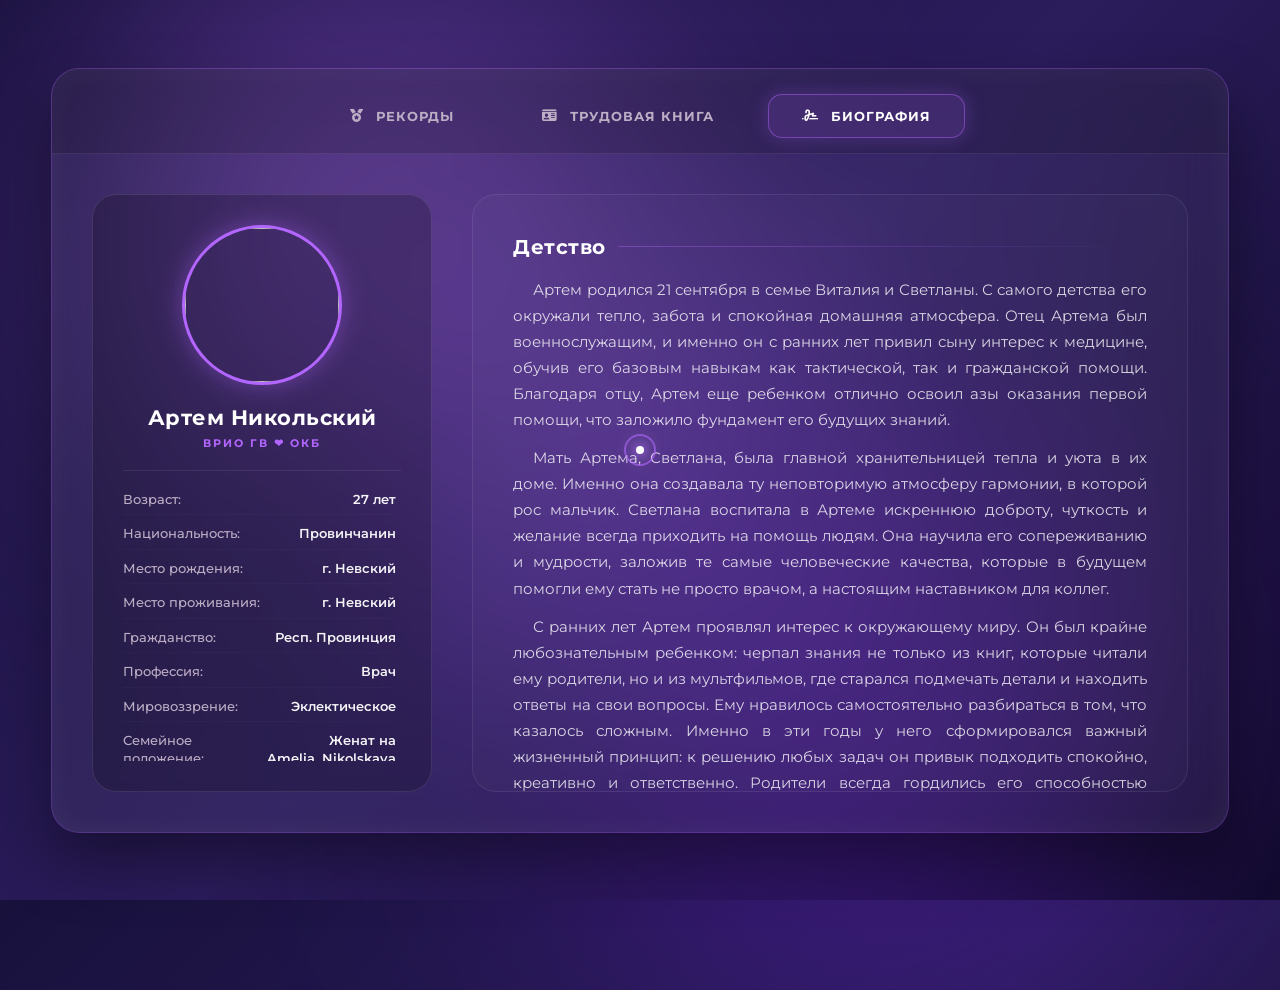
==== Artem_Nikolskiy - Info.html @ c035ffe7 "Update Artem_Nikolskiy - Info.html" ====
<!DOCTYPE html>
<html lang="ru">
<head>
    <meta charset="UTF-8">
    <meta name="viewport" content="width=device-width, initial-scale=1.0">
    <title>Artem_Nikolskiy</title>
    <link rel="icon" href="https://lh3.googleusercontent.com/rd-d/[base64]w1920-h965?auditContext=prefetch" type="image/x-icon">
    
    <link rel="stylesheet" href="https://cdnjs.cloudflare.com/ajax/libs/font-awesome/6.4.0/css/all.min.css">
    <link href="https://fonts.googleapis.com/css2?family=Montserrat:wght@300;400;500;600;700&display=swap" rel="stylesheet">
    
    <style>
        :root {
            
            --bg-gradient: linear-gradient(135deg, #18113c 0%, #2b1c5c 50%, #0f0a28 100%);
            --panel-bg: rgba(255, 255, 255, 0.05);
            --card-bg: rgba(255, 255, 255, 0.08);
            --panel-border: rgba(180, 100, 255, 0.25);
            --accent-primary: #b366ff;
            --accent-secondary: #8c30e8;
            --text-main: #ffffff;
            --text-muted: #bdaec6;
            --blur-strength: 24px;
        }

        * {
            margin: 0;
            padding: 0;
            box-sizing: border-box;
            font-family: 'Montserrat', sans-serif;
            -webkit-font-smoothing: antialiased;
            
            cursor: none !important;
            user-select: none; 
        }

        body {
            background: var(--bg-gradient);
            color: var(--text-main);
            min-height: 100vh;
            display: flex;
            justify-content: center;
            align-items: center;
            position: relative;
            overflow: hidden; 
        }

        
        *::-webkit-scrollbar {
            width: 0px !important;
            height: 0px !important;
            display: none !important;
        }
        * {
            scrollbar-width: none !important; 
            -ms-overflow-style: none !important; 
        }

        
        .bg-blur-sphere {
            position: absolute;
            border-radius: 50%;
            filter: blur(140px);
            z-index: 0;
            pointer-events: none;
            opacity: 0.45;
            animation: pulse 12s infinite alternate ease-in-out;
        }

        .sphere-1 { width: 500px; height: 500px; background: var(--accent-primary); top: -5%; left: 10%; }
        .sphere-2 { width: 600px; height: 600px; background: #621bc2; bottom: -10%; right: 10%; animation-delay: -6s; }

        
        .interactive-glow {
            position: fixed;
            width: 700px;
            height: 700px;
            background: radial-gradient(circle, rgba(179, 102, 255, 0.12) 0%, rgba(98, 27, 194, 0) 70%);
            border-radius: 50%;
            pointer-events: none;
            z-index: 0;
            transform: translate(-50%, -50%);
            will-change: transform;
        }

        @keyframes pulse {
            0% { transform: scale(1) translate(0, 0); }
            100% { transform: scale(1.15) translate(30px, 40px); }
        }

        
        .custom-cursor-dot {
            width: 8px;
            height: 8px;
            background-color: #ffffff;
            border-radius: 50%;
            position: fixed;
            pointer-events: none;
            z-index: 10000;
            transform: translate(-50%, -50%);
            box-shadow: 0 0 10px var(--accent-primary), 0 0 20px #ffffff;
            transition: width 0.2s, height 0.2s, background-color 0.2s, transform 0.2s;
        }

        
        .custom-cursor-ring {
            width: 32px;
            height: 32px;
            border: 2px solid rgba(179, 102, 255, 0.6);
            border-radius: 50%;
            position: fixed;
            pointer-events: none;
            z-index: 9999;
            transform: translate(-50%, -50%);
            transition: width 0.3s cubic-bezier(0.1, 0.8, 0.3, 1), 
                        height 0.3s cubic-bezier(0.1, 0.8, 0.3, 1), 
                        border-color 0.3s, background-color 0.3s;
        }

        
        .custom-cursor-dot.hovered {
            width: 4px;
            height: 4px;
            background-color: var(--accent-primary);
        }

        .custom-cursor-ring.hovered {
            width: 48px;
            height: 48px;
            border-color: #ffffff;
            background-color: rgba(179, 102, 255, 0.15);
        }

        
        .custom-cursor-dot.grabbing {
            transform: translate(-50%, -50%) scale(0.7);
            background-color: var(--accent-primary);
        }

        .custom-cursor-ring.grabbing {
            width: 20px;
            height: 20px;
            border-color: #ffffff;
            background-color: rgba(179, 102, 255, 0.3);
        }

        
        .main-container {
            position: relative;
            z-index: 1;
            width: 92%;
            max-width: 1240px;
            height: 85vh;
            max-height: 850px;
            min-height: 650px;
            background: var(--panel-bg);
            backdrop-filter: blur(var(--blur-strength));
            -webkit-backdrop-filter: blur(var(--blur-strength));
            border: 1px solid var(--panel-border);
            border-radius: 28px;
            box-shadow: 0 30px 60px rgba(0, 0, 0, 0.4), inset 0 0 30px rgba(255, 255, 255, 0.05);
            display: flex;
            flex-direction: column;
            overflow: hidden;
            animation: fadeInContainer 0.8s cubic-bezier(0.16, 1, 0.3, 1);
        }

        @keyframes fadeInContainer {
            from { opacity: 0; transform: scale(0.97) translateY(20px); }
            to { opacity: 1; transform: scale(1) translateY(0); }
        }

        
        .nav-tabs {
            display: flex;
            justify-content: center;
            gap: 20px;
            padding: 25px 20px 15px;
            border-bottom: 1px solid rgba(255, 255, 255, 0.08);
            background: rgba(0, 0, 0, 0.15);
        }

        .tab-btn {
            background: transparent;
            border: none;
            color: var(--text-muted);
            padding: 14px 34px;
            font-size: 13px;
            font-weight: 700;
            letter-spacing: 1px;
            text-transform: uppercase;
            border-radius: 14px;
            transition: all 0.3s cubic-bezier(0.4, 0, 0.2, 1);
            display: flex;
            align-items: center;
            gap: 12px;
        }

        .tab-btn:hover {
            color: var(--text-main);
            background: rgba(255, 255, 255, 0.04);
        }

        .tab-btn.active {
            color: var(--text-main);
            background: rgba(179, 102, 255, 0.15);
            box-shadow: 0 0 20px rgba(179, 102, 255, 0.25), inset 0 0 0 1px rgba(179, 102, 255, 0.45);
        }

        
        .content-section {
            flex: 1;
            padding: 40px;
            display: none;
            height: calc(100% - 90px);
            overflow: hidden; 
        }

        .content-section.active {
            display: block;
            animation: tabFade 0.4s ease-out forwards;
        }

        @keyframes tabFade {
            from { opacity: 0; transform: translateY(10px); }
            to { opacity: 1; transform: translateY(0); }
        }

        
        #records {
            overflow-y: auto; 
        }

        .records-grid {
            display: grid;
            grid-template-columns: repeat(auto-fill, minmax(320px, 1fr));
            gap: 30px;
        }

        .record-card {
            background: var(--card-bg);
            border: 1px solid rgba(255, 255, 255, 0.08);
            border-radius: 20px;
            overflow: hidden;
            display: block;
            text-decoration: none;
            color: inherit;
            transition: all 0.4s cubic-bezier(0.4, 0, 0.2, 1);
        }

        .record-card:hover {
            transform: translateY(-5px);
            border-color: var(--accent-primary);
            box-shadow: 0 15px 30px rgba(179, 102, 255, 0.15);
        }

        .record-img {
            width: 100%;
            height: 190px;
            object-fit: cover;
            border-bottom: 1px solid rgba(255, 255, 255, 0.08);
            pointer-events: none; 
        }

        .record-info {
            padding: 25px;
        }

        .record-tag {
            display: inline-flex;
            align-items: center;
            gap: 6px;
            background: rgba(179, 102, 255, 0.2);
            color: #ffd8a8;
            font-size: 11px;
            font-weight: 700;
            padding: 5px 12px;
            border-radius: 30px;
            margin-bottom: 14px;
            text-transform: uppercase;
            letter-spacing: 0.5px;
        }

        .record-title {
            font-size: 19px;
            font-weight: 700;
            margin-bottom: 10px;
            letter-spacing: 0.5px;
        }

        .record-desc {
            font-size: 13.5px;
            color: var(--text-muted);
            line-height: 1.6;
        }

        
        #employment {
            overflow-y: auto; 
        }

        .timeline {
            position: relative;
            max-width: 900px;
            margin: 0 auto;
            padding-left: 40px;
        }

        .timeline::before {
            content: '';
            position: absolute;
            left: 7px;
            top: 5px;
            bottom: 5px;
            width: 2px;
            background: linear-gradient(to bottom, var(--accent-primary) 0%, rgba(179, 102, 255, 0.1) 100%);
        }

        .timeline-item {
            position: relative;
            margin-bottom: 30px;
        }

        .timeline-dot {
            position: absolute;
            left: -40px;
            top: 8px;
            width: 16px;
            height: 16px;
            border-radius: 50%;
            background: #18113c;
            border: 3px solid var(--accent-primary);
            box-shadow: 0 0 12px var(--accent-primary);
        }

        
        .timeline-card {
            background: var(--card-bg);
            border: 1px solid rgba(255, 255, 255, 0.08);
            padding: 24px 30px;
            border-radius: 20px;
            display: flex;
            flex-direction: column; 
            transition: all 0.3s cubic-bezier(0.25, 0.8, 0.25, 1);
        }

        .timeline-card:hover {
            border-color: rgba(179, 102, 255, 0.4);
            background: rgba(255, 255, 255, 0.12);
            box-shadow: 0 10px 20px rgba(0, 0, 0, 0.2);
        }

        
        .timeline-main-info {
            display: flex;
            justify-content: space-between;
            align-items: center;
            width: 100%;
        }

        .job-fraction {
            font-size: 18px;
            font-weight: 700;
            letter-spacing: 0.5px;
            display: flex;
            align-items: center;
            gap: 12px;
        }

        .job-fraction i {
            color: var(--accent-primary);
            font-size: 16px;
        }

        .job-rank {
            font-size: 14px;
            color: var(--text-muted);
            margin-top: 6px;
            font-weight: 500;
        }

        .job-date {
            font-size: 13px;
            font-weight: 600;
            background: rgba(179, 102, 255, 0.15);
            padding: 8px 16px;
            border-radius: 10px;
            border: 1px solid rgba(179, 102, 255, 0.3);
            color: #e5dbff;
            letter-spacing: 0.5px;
        }

        
        .promo-details-panel {
            max-height: 0;
            overflow: hidden;
            opacity: 0;
            transition: max-height 0.28s cubic-bezier(0.25, 1, 0.5, 1), 
                        opacity 0.28s cubic-bezier(0.25, 1, 0.5, 1), 
                        margin-top 0.28s cubic-bezier(0.25, 1, 0.5, 1);
            width: 100%;
        }

        .timeline-card.expanded .promo-details-panel {
            max-height: 500px; 
            opacity: 1;
            margin-top: 20px;
            border-top: 1px solid rgba(255, 255, 255, 0.08);
            padding-top: 18px;
        }

        
        .promotion-list {
            display: flex;
            flex-direction: column;
            gap: 14px;
            padding-left: 10px;
        }

        .promotion-item {
            display: flex;
            justify-content: space-between;
            align-items: center;
            padding-left: 15px;
            border-left: 2px solid var(--accent-primary);
            position: relative;
        }

        .promotion-item::before {
            content: '';
            position: absolute;
            left: -5px;
            top: 50%;
            transform: translateY(-50%);
            width: 8px;
            height: 8px;
            border-radius: 50%;
            background: var(--accent-primary);
            box-shadow: 0 0 8px var(--accent-primary);
        }

        .promo-rank {
            font-size: 13.5px;
            font-weight: 600;
            color: #ffffff;
            display: flex;
            align-items: center;
            gap: 8px;
        }

        .promo-rank i {
            font-size: 11px;
            color: #ffd8a8;
        }

        .promo-date {
            font-size: 12px;
            color: var(--text-muted);
            font-weight: 600;
            background: rgba(255, 255, 255, 0.04);
            padding: 4px 10px;
            border-radius: 6px;
            border: 1px solid rgba(255, 255, 255, 0.05);
        }

        
        #biography {
            overflow: hidden; 
            height: 100%;
        }

        .bio-container {
            display: grid;
            grid-template-columns: 340px 1fr;
            gap: 40px;
            height: 100%;
            align-items: stretch;
        }

        .bio-profile-card {
            background: rgba(0, 0, 0, 0.2);
            border: 1px solid rgba(255, 255, 255, 0.1);
            border-radius: 24px;
            padding: 30px;
            text-align: center;
            height: 100%;
            display: flex;
            flex-direction: column;
            overflow: hidden; 
        }

        .bio-avatar-wrapper {
            position: relative;
            width: 160px;
            height: 160px;
            margin: 0 auto 20px;
            flex-shrink: 0;
        }

        .bio-avatar {
            width: 100%;
            height: 100%;
            border-radius: 50%;
            object-fit: cover;
            border: 3px solid var(--accent-primary);
            box-shadow: 0 0 25px rgba(179, 102, 255, 0.4);
            pointer-events: none;
        }

        .bio-name {
            font-size: 21px;
            font-weight: 700;
            margin-bottom: 6px;
            letter-spacing: 0.5px;
            flex-shrink: 0;
        }

        .bio-status {
            font-size: 11px;
            color: var(--accent-primary);
            text-transform: uppercase;
            letter-spacing: 2px;
            font-weight: 700;
            margin-bottom: 20px;
            flex-shrink: 0;
        }

        .bio-meta-list {
            text-align: left;
            display: flex;
            flex-direction: column;
            gap: 10px;
            border-top: 1px solid rgba(255, 255, 255, 0.08);
            padding-top: 20px;
            overflow-y: auto; 
            padding-right: 5px;
        }

        .bio-meta-item {
            font-size: 12.5px;
            display: flex;
            justify-content: space-between;
            line-height: 1.4;
            border-bottom: 1px solid rgba(255, 255, 255, 0.02);
            padding-bottom: 6px;
        }

        .bio-meta-label {
            color: var(--text-muted);
            font-weight: 500;
        }

        .bio-meta-value {
            font-weight: 600;
            color: rgba(255, 255, 255, 0.95);
            text-align: right;
            padding-left: 10px;
        }

        
        .bio-text-panel {
            background: rgba(255, 255, 255, 0.02);
            border: 1px solid rgba(255, 255, 255, 0.08);
            border-radius: 24px;
            padding: 40px;
            height: 100%;
            overflow-y: auto; 
            scroll-behavior: smooth;
        }

        .bio-section-block {
            margin-bottom: 35px;
        }

        .bio-section-block:last-child {
            margin-bottom: 0;
        }

        .bio-text-panel h3 {
            color: var(--text-main);
            margin-bottom: 18px;
            font-size: 20px;
            font-weight: 700;
            letter-spacing: 0.5px;
            display: flex;
            align-items: center;
            gap: 12px;
        }

        .bio-text-panel h3::after {
            content: '';
            flex: 1;
            height: 1px;
            background: linear-gradient(to right, rgba(179, 102, 255, 0.4), transparent);
        }

        .bio-text-panel p {
            font-size: 14.5px;
            color: rgba(255, 255, 255, 0.8);
            line-height: 1.8;
            text-align: justify;
            text-indent: 20px;
            margin-bottom: 12px;
        }

        .bio-text-panel p:last-child {
            margin-bottom: 0;
        }

        
        @media (max-width: 992px) {
            .main-container {
                height: 90vh;
                max-height: none;
                min-height: auto;
            }
            .content-section {
                height: auto;
                overflow: visible !important;
            }
            #biography {
                overflow: visible !important;
            }
            .bio-container {
                grid-template-columns: 1fr;
                height: auto;
                gap: 30px;
            }
            .bio-profile-card {
                height: auto;
            }
            .bio-text-panel {
                height: auto;
                max-height: 450px; 
            }
            
            .custom-cursor-dot, .custom-cursor-ring {
                display: none !important;
            }
            * {
                cursor: auto !important;
            }
        }

        @media (max-width: 600px) {
            .nav-tabs {
                gap: 8px;
                padding: 15px 10px 10px;
            }
            .tab-btn {
                padding: 10px 14px;
                font-size: 11px;
            }
            .timeline-card {
                flex-direction: column;
                align-items: flex-start;
                gap: 15px;
            }
            .content-section {
                padding: 20px;
            }
        }
    </style>
</head>
<body>

    
    <div class="bg-blur-sphere sphere-1"></div>
    <div class="bg-blur-sphere sphere-2"></div>
    
    <div class="interactive-glow" id="interactive-bg-glow"></div>

    
    <div class="custom-cursor-dot" id="custom-cursor-dot"></div>
    <div class="custom-cursor-ring" id="custom-cursor-ring"></div>

    <div class="main-container">
        
       
        <nav class="nav-tabs">
            <button class="tab-btn" onclick="openTab(event, 'records')">
                <i class="fa-solid fa-medal"></i> Рекорды
            </button>
            <button class="tab-btn" onclick="openTab(event, 'employment')">
                <i class="fa-solid fa-id-card"></i> Трудовая книга
            </button>
            <button class="tab-btn active" onclick="openTab(event, 'biography')">
                <i class="fa-solid fa-signature"></i> Биография
            </button>
        </nav>

        
        <div id="records" class="content-section">
            <div class="records-grid">
                
                <!-- Карточка 1 -->
                <a href="https://forum.gtaprovince.ru/topic/587928-province-rp-3-registraciya-rekordov/?do=findComment&comment=7224951" target="_blank" class="record-card">
                    <img src="https://lh3.googleusercontent.com/rd-d/[base64]w1920-h965?auditContext=prefetch" alt="Record" class="record-img">
                    <div class="record-info">
                        <span class="record-tag"><i class="fa-solid fa-heart-pulse"></i> Медицина</span>
                        <h3 class="record-title">ЛЦТР (Лекций и Тренировок)</h3>
                        <p class="record-desc">Наибольшее количество проведённых ЛЦТР (Лекций и Тренировок) за 7 дней (1 неделю): 258 шт</p>
                    </div>
                </a>

                <!-- Карточка 2 -->
                <a href="https://forum.gtaprovince.ru/topic/587928-province-rp-3-registraciya-rekordov/?do=findComment&comment=7310491" target="_blank" class="record-card">
                    <img src="https://lh3.googleusercontent.com/rd-d/[base64]w1920-h965?auditContext=prefetch" alt="Record" class="record-img">
                    <div class="record-info">
                        <span class="record-tag"><i class="fa-solid fa-heart-pulse"></i> Медицина</span>
                        <h3 class="record-title">Медицинский пост</h3>
                        <p class="record-desc">Самый долгий медицинский пост (Деревня Горная) - 3 часа</p>
                    </div>
                </a>

                <!-- Карточка 3 -->
                <a href="https://forum.gtaprovince.ru/topic/587928-province-rp-3-registraciya-rekordov/?do=findComment&comment=7310491" target="_blank" class="record-card">
                    <img src="https://lh3.googleusercontent.com/rd-d/[base64]w1920-h965?auditContext=prefetch" alt="Record" class="record-img">
                    <div class="record-info">
                        <span class="record-tag"><i class="fa-solid fa-heart-pulse"></i> Медицина</span>
                        <h3 class="record-title">Автомобильный медицинский патруль</h3>
                        <p class="record-desc">Самый долгий автомобильный медицинский патруль (Областной маршрут номер 1) - 3 часа</p>
                    </div>
                </a>

                <!-- Карточка 4 -->
                <a href="https://forum.gtaprovince.ru/topic/587928-province-rp-3-registraciya-rekordov/?do=findComment&comment=7310491" target="_blank" class="record-card">
                    <img src="https://lh3.googleusercontent.com/rd-d/[base64]w1920-h965?auditContext=prefetch" alt="Record" class="record-img">
                    <div class="record-info">
                        <span class="record-tag"><i class="fa-solid fa-heart-pulse"></i> Медицина</span>
                        <h3 class="record-title">Воздушный медицинский патруль</h3>
                        <p class="record-desc">Самый долгий воздушный медицинский патруль (Областной маршрут номер 1) - 3 часа и 10 минут</p>
                    </div>
                </a>

                <!-- Карточка 0 -->
                <a href="https://forum.gtaprovince.ru/topic/587928-province-rp-3-registraciya-rekordov/?do=findComment&comment=7316399" target="_blank" class="record-card">
                    <img src="https://lh3.googleusercontent.com/rd-d/[base64]w1920-h965?auditContext=prefetch" alt="Record" class="record-img">
                    <div class="record-info">
                        <span class="record-tag"><i class="fa-solid fa-briefcase"></i> Работа</span>
                        <h3 class="record-title">Наибольший заработок</h3>
                        <p class="record-desc">Наибольший заработок на 100-м маршруте трамвая в г. Невском — 605 830 рублей</p>
                    </div>
                </a>
                
            </div>
        </div>

        
        <div id="employment" class="content-section">
            <div class="timeline">

                <!-- Запись 1 -->
                <div class="timeline-item">
                    <div class="timeline-dot"></div>
                    <div class="timeline-card" onclick="toggleDetails(this)">
                        <div class="timeline-main-info">
                            <div>
                                <div class="job-fraction"><i class="fa-solid fa-hospital-user"></i> ВрИО Главного Врача ❤</div>
                                <div class="job-rank">ОКБ г. Мирного</div>
                            </div>
                            <div class="job-date">10.07.2025 - наше время</div>
                        </div>
                        
                        <!-- Выпадающий список карьерных повышений внутри ОКБ -->
                        <div class="promo-details-panel">
                            <div class="promotion-list">
                                <div class="promotion-item">
                                    <span class="promo-rank"><i class="fa-solid fa-person-arrow-up-from-line"></i> ВрИО Главного Врача ❤</span>
                                    <span class="promo-date">15.07.2026</span>
                                </div>
                                <div class="promotion-item">
                                    <span class="promo-rank"><i class="fa-solid fa-person-arrow-up-from-line"></i> Первый Заместитель Главного Врача ❤</span>
                                    <span class="promo-date">02.07.2026</span>
                                </div>
                                <div class="promotion-item">
                                    <span class="promo-rank"><i class="fa-solid fa-person-arrow-up-from-line"></i> Заместитель Главного Врача</span>
                                    <span class="promo-date">03.05.2026</span>
                                </div>
                                <div class="promotion-item">
                                    <span class="promo-rank"><i class="fa-solid fa-people-pulling"></i> Заведующий ОНП (Восстановление)</span>
                                    <span class="promo-date">24.11.2025</span>
                                </div>
                                <div class="promotion-item">
                                    <span class="promo-rank"><i class="fa-solid fa-person-walking-arrow-loop-left"></i> Заведующий ОНП (Ушел ПСЖ)</span>
                                    <span class="promo-date">22.09.2025</span>
                                </div>
                                <div class="promotion-item">
                                    <span class="promo-rank"><i class="fa-solid fa-person-arrow-up-from-line"></i> Заведующий ОНП</span>
                                    <span class="promo-date">26.08.2025</span>
                                </div>
                                <div class="promotion-item">
                                    <span class="promo-rank"><i class="fa-solid fa-person-arrow-up-from-line"></i> Заместитель Заведующего ОНП</span>
                                    <span class="promo-date">12.08.2025</span>
                                </div>
                                <div class="promotion-item">
                                    <span class="promo-rank"><i class="fa-solid fa-person-arrow-up-from-line"></i> мл. Врач - Хирург</span>
                                    <span class="promo-date">25.07.2025</span>
                                </div>
                                <div class="promotion-item">
                                    <span class="promo-rank"><i class="fa-solid fa-person-arrow-up-from-line"></i> Врач - терапевт</span>
                                    <span class="promo-date">14.07.2025</span>
                                </div>
                                <div class="promotion-item">
                                    <span class="promo-rank"><i class="fa-solid fa-person-arrow-up-from-line"></i> Врач - участковый</span>
                                    <span class="promo-date">11.07.2025</span>
                                </div>
                                <div class="promotion-item">
                                    <span class="promo-rank"><i class="fa-solid fa-person-arrow-up-from-line"></i> Врач - стажёр</span>
                                    <span class="promo-date">10.07.2025</span>
                                </div>
                            </div>
                        </div>
                    </div>
                </div>

                <!-- Запись 2 -->
                <div class="timeline-item">
                    <div class="timeline-dot"></div>
                    <div class="timeline-card" onclick="toggleDetails(this)">
                        <div class="timeline-main-info">
                            <div>
                                <div class="job-fraction"><i class="fa-solid fa-building-shield"></i> Капитан</div>
                                <div class="job-rank">ГИБДД г. Приволжска</div>
                            </div>
                            <div class="job-date">23.09.2024 - 14.04.2025</div>
                        </div>
                        
                        <!-- Выпадающий список карьерных повышений внутри ГИБДД -->
                        <div class="promo-details-panel">
                            <div class="promotion-list">
                                <div class="promotion-item">
                                    <span class="promo-rank"><i class="fa-solid fa-building-circle-xmark"></i> Капитан (ушел ПСЖ)</span>
                                    <span class="promo-date">14.04.2025</span>
                                </div>
                                <div class="promotion-item">
                                    <span class="promo-rank"><i class="fa-solid fa-circle-left"></i> Капитан (Восстановление)</span>
                                    <span class="promo-date">31.01.2025</span>
                                </div>
                                <div class="promotion-item">
                                    <span class="promo-rank"><i class="fa-solid fa-building-circle-xmark"></i> Капитан (ушел ПСЖ)</span>
                                    <span class="promo-date">13.12.2024</span>
                                </div>
                                <div class="promotion-item">
                                    <span class="promo-rank"><i class="fa-solid fa-circle-left"></i> Старшина</span>
                                    <span class="promo-date">23.09.2024</span>
                                </div>
                            </div>
                        </div>
                    </div>
                </div>

            </div>
        </div>

        
        <div id="biography" class="content-section active">
            <div class="bio-container">
                
                
                <div class="bio-profile-card">
                    <div class="bio-avatar-wrapper">
                        <img src="https://github.com/Arthdbd/Wo-Kead/blob/main/%D0%9B%D1%83%D1%87%D1%88%D0%B0%D1%8F%20%D0%B0%D0%B2%D0%B0%20%D0%9D%D0%9A.png?raw=true" alt="" class="bio-avatar">
                    </div>
                    <h2 class="bio-name">Артем Никольский</h2>
                    <div class="bio-status">ВрИО ГВ ❤ ОКБ</div>
                    
                    <div class="bio-meta-list" id="bio-meta-list">
                        <div class="bio-meta-item"><span class="bio-meta-label">Возраст:</span><span class="bio-meta-value">27 лет</span></div>
                        <div class="bio-meta-item"><span class="bio-meta-label">Национальность:</span><span class="bio-meta-value">Провинчанин</span></div>
                        <div class="bio-meta-item"><span class="bio-meta-label">Место рождения:</span><span class="bio-meta-value">г. Невский</span></div>
                        <div class="bio-meta-item"><span class="bio-meta-label">Место проживания:</span><span class="bio-meta-value">г. Невский</span></div>
                        <div class="bio-meta-item"><span class="bio-meta-label">Гражданство:</span><span class="bio-meta-value">Респ. Провинция</span></div>
                        <div class="bio-meta-item"><span class="bio-meta-label">Профессия:</span><span class="bio-meta-value">Врач</span></div>
                        <div class="bio-meta-item"><span class="bio-meta-label">Мировоззрение:</span><span class="bio-meta-value">Эклектическое</span></div>
                        <div class="bio-meta-item"><span class="bio-meta-label">Семейное положение:</span><span class="bio-meta-value">Женат на Amelia_Nikolskaya</span></div>
                        <div class="bio-meta-item"><span class="bio-meta-label">Пол:</span><span class="bio-meta-value">Мужской</span></div>
                        <div class="bio-meta-item"><span class="bio-meta-label">Рост / Вес:</span><span class="bio-meta-value">172 см / 60 кг</span></div>
                        <div class="bio-meta-item"><span class="bio-meta-label">Цвет глаз:</span><span class="bio-meta-value">Глаза-хамелеоны</span></div>
                        <div class="bio-meta-item"><span class="bio-meta-label">Цвет кожи:</span><span class="bio-meta-value">Светлый</span></div>
                        <div class="bio-meta-item"><span class="bio-meta-label">Волосы:</span><span class="bio-meta-value">Золотисто-каштановые</span></div>
                        <div class="bio-meta-item"><span class="bio-meta-label">Телосложение:</span><span class="bio-meta-value">Мезо-эктоморф</span></div>
                        <div class="bio-meta-item"><span class="bio-meta-label">Татуировки:</span><span class="bio-meta-value">Отсутствуют</span></div>
                        <div class="bio-meta-item"><span class="bio-meta-label">Образование:</span><span class="bio-meta-value">Высшее медицинское</span></div>
                    </div>
                </div>

                
                <div class="bio-text-panel" id="bio-text-panel">
                    
                    <div class="bio-section-block">
                        <h3>Детство</h3>
                        <p>Артем родился 21 сентября в семье Виталия и Светланы. С самого детства его окружали тепло, забота и спокойная домашняя атмосфера. Отец Артема был военнослужащим, и именно он с ранних лет привил сыну интерес к медицине, обучив его базовым навыкам как тактической, так и гражданской помощи. Благодаря отцу, Артем еще ребенком отлично освоил азы оказания первой помощи, что заложило фундамент его будущих знаний.</p>
                        <p>Мать Артема, Светлана, была главной хранительницей тепла и уюта в их доме. Именно она создавала ту неповторимую атмосферу гармонии, в которой рос мальчик. Светлана воспитала в Артеме искреннюю доброту, чуткость и желание всегда приходить на помощь людям. Она научила его сопереживанию и мудрости, заложив те самые человеческие качества, которые в будущем помогли ему стать не просто врачом, а настоящим наставником для коллег.</p>
                        <p>С ранних лет Артем проявлял интерес к окружающему миру. Он был крайне любознательным ребенком: черпал знания не только из книг, которые читали ему родители, но и из мультфильмов, где старался подмечать детали и находить ответы на свои вопросы. Ему нравилось самостоятельно разбираться в том, что казалось сложным. Именно в эти годы у него сформировался важный жизненный принцип: к решению любых задач он привык подходить спокойно, креативно и ответственно. Родители всегда гордились его способностью находить выход из самых необычных ситуаций.</p>
                    </div>

                    <div class="bio-section-block">
                        <h3>Юность</h3>
                        <p>В школьные годы Артем не относился к тем ученикам, которые постоянно носили с собой кипы тяжелых учебников. Однако на уроках он поразительно быстро улавливал суть любых объяснений. Ему легко давались многие предметы, но именно биология отличилась наибольшей простотой, оставаясь максимально понятной и логичной в освоении. В изучении данной науки ощущалась удивительная легкость: устройство живого организма виделось Артему ясным и естественным, что и стало решающим фактором в определении его будущего дела. Он быстро находил для сложных задач чёткие, точные, а иногда и нестандартные решения. К окончанию школы выбор стал для него очевидным — Артем решил освоить профессию врача и посвятить свое рабочее дело медицине.</p>
                    </div>

                    <div class="bio-section-block">
                        <h3>Взрослая жизнь</h3>
                        <p>После окончания медицинского вуза Артем начал свою профессиональную деятельность в Областной клинической больнице города Мирного. Свой путь он начал с младшего состава, где ежедневно сталкивался с реальной практикой. Еще будучи в младшем составе, Артем проявлял превосходную активность: ему искренне нравилось помогать менее опытным сотрудникам, делиться знаниями и подсказывать коллегам в сложных ситуациях. Такая самоотдача, профессионализм и естественное стремление быть полезным не остались незамеченными, что со временем логично переросло в назначение на должность в старшем составе больницы.</p>
                        <p>Став частью старшего состава, он проявил себя как грамотный руководитель: сотрудники младшего звена искренне уважали его за человечность. К нему никогда не боялись обратиться за советом — коллеги знали, что Артем всегда подскажет и поможет.</p>
                        <p>В этот же период Артем решил сменить обстановку и вдохнуть в свою жизнь новые краски, переехав в стильные современные апартаменты в городе Невский. Именно тогда он встретил очаровательную девушку, ставшую для него самым близким человеком. Артем полюбил её бесконечно, искренне и всей душой. Он подарил ей в своем сердце особенное, самое теплое и защищенное местечко. Их объединяло невероятно много общего, а их поразительная схожесть во взглядах, интересах и характерах стала тем прочным фундаментом, на котором выстроилась их глубокая связь. Благодаря многому общему они всегда заняты в одной сфере деятельности, даже если меняют ее — это позволяло им вместе развиваться, придумывать новые идеи и реализовывать по-настоящему грандиозные проекты.</p>
                        <p>Параллельно у него появился небольшой автопарк. Он не стремился к роскоши, но ценил красивые, элегантные и надежные автомобили. Иногда вечером он просто предлагал прокатиться по ночному городу, чтобы отвлечься от будней рядом с любимой.</p>
                    </div>

                    <div class="bio-section-block">
                        <h3>Наше время</h3>
                        <p>Сегодня Артем продолжает работать в ОКБ города Мирного, помогая людям и делясь опытом. Его жизнь проходит в привычном ритме: ответственные смены, работа с коллективом и волшебные вечера.</p>
                        <p>Но особенно ценным для него остается время рядом с любимым человеком. Эти вечера всегда наполнены особым теплом и неповторимым уютом. Прогулки по вечернему городу, увлекательные и неоценимо приятные разговоры, совместные поездки и творческие поиски помогают отвлечься от работы. Им нравится проводить время активно, придумывая новые развлечения, или же просто оставаться дома в их уютной и защищенной атмосфере, вместе готовить что-то особенное и радовать друг друга мелочами. Эти моменты искреннего счастья, чувств и приятных эмоций, когда они вместе создают что-то уникальное и делают друг друга только чудеснее, являются для Артема самой большой ценностью.</p>
                    </div>

                </div>

            </div>
        </div>

    </div>

    
    <script>
        function openTab(evt, tabId) {
            let contentSections = document.getElementsByClassName("content-section");
            for (let i = 0; i < contentSections.length; i++) {
                contentSections[i].classList.remove("active");
            }

            let tabBtns = document.getElementsByClassName("tab-btn");
            for (let i = 0; i < tabBtns.length; i++) {
                tabBtns[i].classList.remove("active");
            }

            document.getElementById(tabId).classList.add("active");
            evt.currentTarget.classList.add("active");
        }

        
        function toggleDetails(card) {
            const allCards = document.querySelectorAll('.timeline-card');
            allCards.forEach(item => {
                if (item !== card) {
                    item.classList.remove('expanded');
                }
            });
            card.classList.toggle('expanded');
        }

        
        let mouseX = window.innerWidth / 2;
        let mouseY = window.innerHeight / 2;
        
        let dotX = mouseX;
        let dotY = mouseY;
        let ringX = mouseX;
        let ringY = mouseY;
        let glowX = mouseX;
        let glowY = mouseY;

        window.addEventListener('mousemove', (e) => {
            mouseX = e.clientX;
            mouseY = e.clientY;
        });

        const dotEl = document.getElementById('custom-cursor-dot');
        const ringEl = document.getElementById('custom-cursor-ring');
        const glowEl = document.getElementById('interactive-bg-glow');

        function animateCursor() {
            
            dotX += (mouseX - dotX) * 0.35;
            dotY += (mouseY - dotY) * 0.35;
            
            ringX += (mouseX - ringX) * 0.12;
            ringY += (mouseY - ringY) * 0.12;

            glowX += (mouseX - glowX) * 0.04;
            glowY += (mouseY - glowY) * 0.04;

            dotEl.style.left = dotX + 'px';
            dotEl.style.top = dotY + 'px';

            ringEl.style.left = ringX + 'px';
            ringEl.style.top = ringY + 'px';

            glowEl.style.left = glowX + 'px';
            glowEl.style.top = glowY + 'px';

            requestAnimationFrame(animateCursor);
        }
        animateCursor();

        
        const hoverables = document.querySelectorAll('.tab-btn, .record-card, .timeline-card, .bio-avatar');
        hoverables.forEach(item => {
            item.addEventListener('mouseenter', () => {
                dotEl.classList.add('hovered');
                ringEl.classList.add('hovered');
            });
            item.addEventListener('mouseleave', () => {
                dotEl.classList.remove('hovered');
                ringEl.classList.remove('hovered');
            });
        });

        
        const metaList = document.getElementById('bio-meta-list');
        metaList.addEventListener('wheel', (e) => {
            e.preventDefault();
            if (e.deltaY > 0) {
                
                metaList.scrollTo({
                    top: metaList.scrollHeight,
                    behavior: 'smooth'
                });
            } else {
                
                metaList.scrollTo({
                    top: 0,
                    behavior: 'smooth'
                });
            }
        }, { passive: false });

        
        function makeDragScrollable(element) {
            let isDown = false;
            let startY;
            let scrollTop;
            let moved = false;

            element.addEventListener('mousedown', (e) => {
                if (e.button !== 0) return; 
                isDown = true;
                
                
                dotEl.classList.add('grabbing');
                ringEl.classList.add('grabbing');
                
                startY = e.pageY - element.offsetTop;
                scrollTop = element.scrollTop;
                moved = false;
            });

            element.addEventListener('mouseleave', () => {
                if (isDown) {
                    isDown = false;
                    dotEl.classList.remove('grabbing');
                    ringEl.classList.remove('grabbing');
                }
            });

            element.addEventListener('mouseup', () => {
                if (isDown) {
                    isDown = false;
                    dotEl.classList.remove('grabbing');
                    ringEl.classList.remove('grabbing');
                }
            });

            element.addEventListener('mousemove', (e) => {
                if (!isDown) return;
                e.preventDefault();
                
                const y = e.pageY - element.offsetTop;
                const walk = (y - startY) * 1.5; 
                
                if (Math.abs(walk) > 4) {
                    moved = true; 
                }
                element.scrollTop = scrollTop - walk;
            });

            
            element.addEventListener('click', (e) => {
                if (moved) {
                    e.preventDefault();
                    e.stopPropagation();
                }
            }, true);
        }

        
        window.addEventListener('DOMContentLoaded', () => {
            const containers = [
                document.getElementById('records'),
                document.getElementById('employment'),
                document.getElementById('bio-meta-list'),
                document.getElementById('bio-text-panel')
            ];

            containers.forEach(container => {
                if (container) {
                    makeDragScrollable(container);
                }
            });
        });
    </script>
</body>
</html>
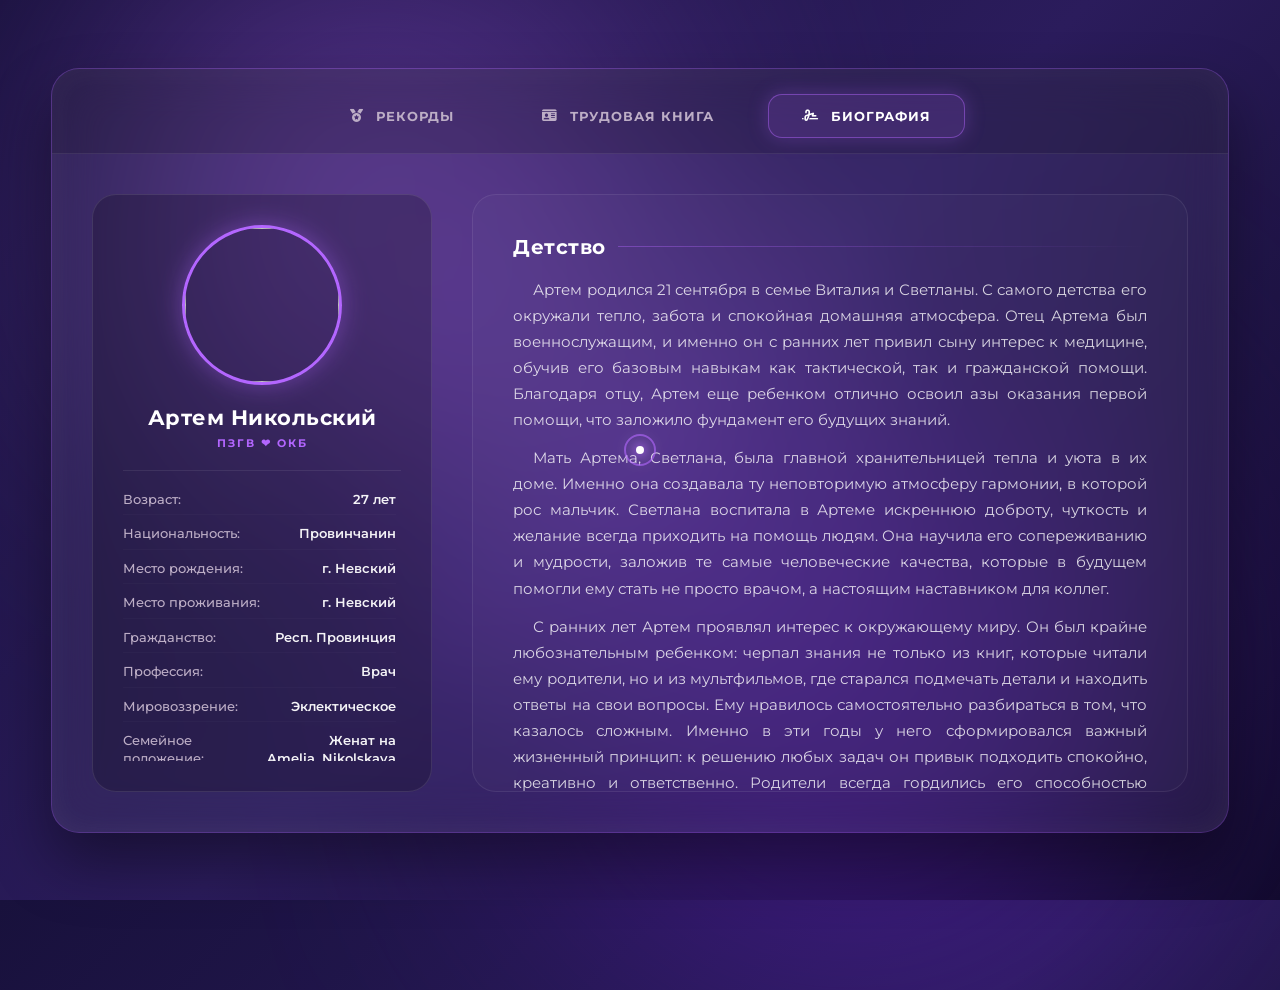
==== commit 887ed4c5: "Update Artem_Nikolskiy - Info.html" ====
--- a/Artem_Nikolskiy - Info.html
+++ b/Artem_Nikolskiy - Info.html
@@ -756,8 +756,8 @@
                     <div class="timeline-card" onclick="toggleDetails(this)">
                         <div class="timeline-main-info">
                             <div>
-                                <div class="job-fraction"><i class="fa-solid fa-hospital-user"></i> ВрИО Главного Врача ❤</div>
-                                <div class="job-rank">ОКБ г. Мирного</div>
+                                <div class="job-fraction"><i class="fa-solid fa-hospital-user"></i> Первый Заместитель Главного Врача ❤</div>
+                                <div class="job-rank">ОКБ г. Мирный</div>
                             </div>
                             <div class="job-date">10.07.2025 - наше время</div>
                         </div>
@@ -766,6 +766,10 @@
                         <div class="promo-details-panel">
                             <div class="promotion-list">
                                 <div class="promotion-item">
+                                    <span class="promo-rank"><i class="fa-solid fa-person-arrow-up-from-line"></i> Первый Заместитель Главного Врача ❤</span>
+                                    <span class="promo-date">20.07.2026</span>
+                                </div>
+                                <div class="promotion-item">
                                     <span class="promo-rank"><i class="fa-solid fa-person-arrow-up-from-line"></i> ВрИО Главного Врача ❤</span>
                                     <span class="promo-date">15.07.2026</span>
                                 </div>
@@ -821,7 +825,7 @@
                         <div class="timeline-main-info">
                             <div>
                                 <div class="job-fraction"><i class="fa-solid fa-building-shield"></i> Капитан</div>
-                                <div class="job-rank">ГИБДД г. Приволжска</div>
+                                <div class="job-rank">ГИБДД г. Приволжск</div>
                             </div>
                             <div class="job-date">23.09.2024 - 14.04.2025</div>
                         </div>
@@ -863,7 +867,7 @@
                         <img src="https://github.com/Arthdbd/Wo-Kead/blob/main/%D0%9B%D1%83%D1%87%D1%88%D0%B0%D1%8F%20%D0%B0%D0%B2%D0%B0%20%D0%9D%D0%9A.png?raw=true" alt="" class="bio-avatar">
                     </div>
                     <h2 class="bio-name">Артем Никольский</h2>
-                    <div class="bio-status">ВрИО ГВ ❤ ОКБ</div>
+                    <div class="bio-status">ПЗГВ ❤ ОКБ</div>
                     
                     <div class="bio-meta-list" id="bio-meta-list">
                         <div class="bio-meta-item"><span class="bio-meta-label">Возраст:</span><span class="bio-meta-value">27 лет</span></div>
